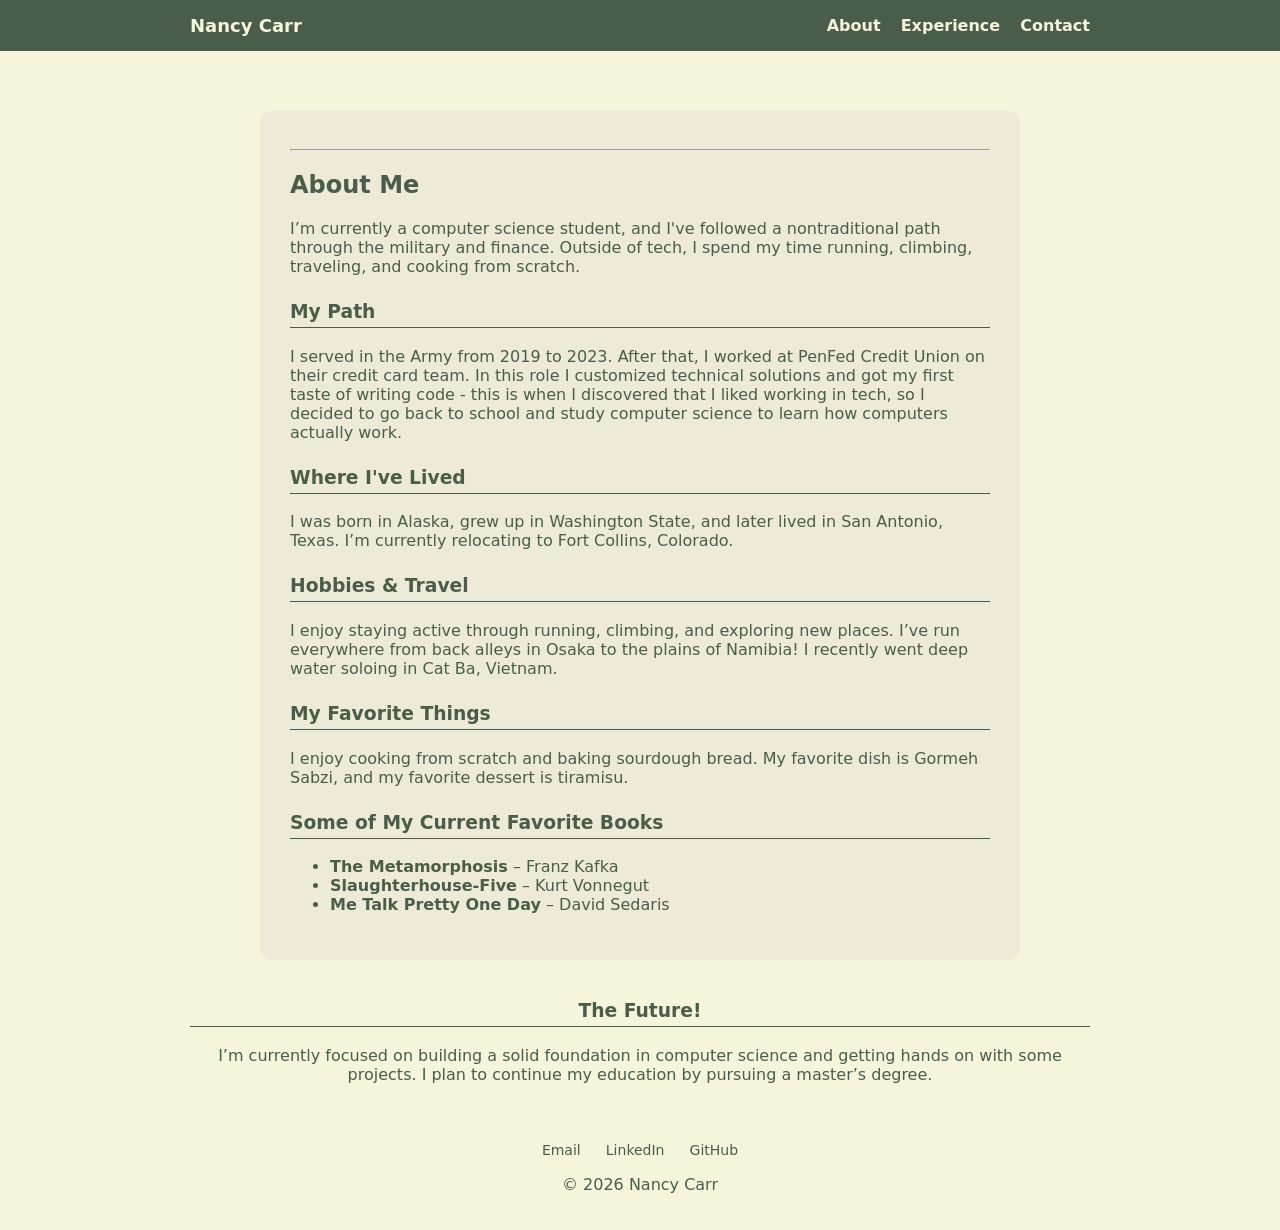
==== about.html @ 8e0e27ff "Update about.html" ====
<!--<!DOCTYPE html>
<html>
<head>    
    <link rel="icon" href="data:image/svg+xml,
    <svg xmlns='http://www.w3.org/2000/svg' viewBox='0 0 100 100'>
    <circle cx='50' cy='50' r='50' fill='%23F5F5DC'/>
    <text x='50' y='65' font-size='60' text-anchor='middle' font-family='Arial, sans-serif' fill='%234A5D4A'>N</text>
    </svg>">
    <title>About</title>

<style>
    body {
        background-color: #F5F5DC; 
        color: #4A5D4A; 
        font-family: system-ui, sans-serif;
        text-align: center;
        margin: 0;
    }

    nav {
        background-color: #4A5D4A;
        padding: 15px;
    }

    nav a {
        color: #F5F5DC;
        margin: 0 15px;
        text-decoration: none;
        font-weight: bold;
    }

    nav a:hover {
        text-decoration: underline;
    }


    .about-section {
        max-width: 700px;
        margin: 40px auto;
        padding: 30px;
        background-color: #EDEBD7;
        border-radius: 12px;
        text-align: left;
    }

    .section-title {
        margin-top: 25px;
        border-bottom: 1px solid #4A5D4A;
        padding-bottom: 5px;
    }

    .books img {
        width: 80px;
        margin: 5px;
        border-radius: 4px;
    }

    .buttons a {
        display: inline-block;
        margin: 10px;
        padding: 10px 18px;
        background-color: #FAF9F6; 
        color: #4A5D4A;
        text-decoration: none;
        border: 1px solid #4A5D4A;
        border-radius: 8px; 
    }

    .buttons a:hover {
        background-color: #EDEBD7; 
    }

    footer {
        margin-top: 30px;
        padding: 20px;
    }
</style>
</head>

<body>

    <nav>
        <a href="index.html">Home</a> |
        <a href="about.html">About</a> |
        <a href="experience.html">Experience</a> |

        <a href="contact.html">Contact</a>
    </nav>

    <hr>


    <div class="about-section">

        <h2>About Me</h2>

        <p>
            I’m currently a computer science student, and I've followed a nontraditional path through the military and finance. Outside of tech, I spend my time running, climbing, traveling, and cooking from scratch.
        </p>

        <h3 class="section-title">My Path</h3>
        <p>
            
            I served in the Army from 2019 to 2023. After that, I worked at PenFed Credit Union on their credit card team. 
            In this role I customized technical solutions and got my first taste of writing code - this is when I discovered that I liked working in tech, so I decided to go back to school and study computer science to learn how computers actually work.
        </p>

        <h3 class="section-title">Where I've Lived</h3>
        <p>
            I was born in Alaska, grew up in Washington State, and later lived in San Antonio, Texas.
            I’m currently relocating to Fort Collins, Colorado.
        </p>

        <h3 class="section-title">Hobbies & Travel</h3>
        <p>
            I enjoy staying active through running, climbing, and exploring new places. I’ve run everywhere
            from back alleys in Osaka to the plains of Namibia! 
        </p>
        <p>
            I recently went deep water soloing in Cat Ba, Vietnam, and I was able to see Mount Merapi actively erupting as I hiked Mount Merbabu in Indonesia.
        </p>

        <h3 class="section-title">My Favorite Things</h3>
        <p>
            I enjoy cooking from scratch and baking sourdough bread. My favorite dish is gormeh sabzi,
            and my favorite dessert is tiramisu.
        </p>

        
        <h3 class="section-title">Some of My Current Favorite Books</h3>
        
        <ul>
            <li><strong>The Metamorphosis</strong> – Franz Kafka</li>
            <li><strong>Slaughterhouse-Five</strong> – Kurt Vonnegut</li>
            <li><strong>Me Talk Pretty One Day</strong> – David Sedaris</li>
        </ul>
        </div>

        <h3 class="section-title">The Future!</h3>
        <p>
            I’m currently focused on building a solid foundation in computer science and getting hands on with some projects.
            
            I plan to continue my education by
            pursuing a master’s degree.
        </p>

    </div>

    <hr>

    <footer>
        <h3>Contact Me</h3>
        <div class="buttons">
            <a href="mailto:nancy.l.carr2@gmail.com">Email</a>
            <a href="https://www.linkedin.com/in/nancy-l-carr/">LinkedIn</a>
            <a href="https://github.com/ncarr6">GitHub</a>
        </div>
    </footer>

</body>
</html>
-->

<!DOCTYPE html>
<html>

<head>
    <link rel="icon" href="data:image/svg+xml,
    <svg xmlns='http://www.w3.org/2000/svg' viewBox='0 0 100 100'>
    <circle cx='50' cy='50' r='50' fill='%23F5F5DC'/>
    <text x='50' y='65' font-size='60' text-anchor='middle' font-family='Arial, sans-serif' fill='%234A5D4A'>N</text>
    </svg>">
    <link rel="stylesheet" href="styles.css">
    <title>About</title>
</head>

<body>

    <nav>
        <div class="nav-container">
            <a href="index.html" class="nav-name">Nancy Carr</a>

            <div class="nav-links">
                <a href="about.html">About</a>
                <a href="experience.html">Experience</a>
                <a href="contact.html">Contact</a>
            </div>
        </div>
    </nav>


    <main>
    <div class="about-section">
    <hr>
        <h2>About Me</h2>

        <p>
            I’m currently a computer science student, and I've followed a nontraditional path through the military and finance. Outside of tech, I spend my time running, climbing, traveling, and cooking from scratch.
        </p>

        <h3 class="section-title">My Path</h3>
        <p>
            
            I served in the Army from 2019 to 2023. After that, I worked at PenFed Credit Union on their credit card team. 
            In this role I customized technical solutions and got my first taste of writing code - this is when I discovered that I liked working in tech, so I decided to go back to school and study computer science to learn how computers actually work.
        </p>

        <h3 class="section-title">Where I've Lived</h3>
        <p>
            I was born in Alaska, grew up in Washington State, and later lived in San Antonio, Texas.
            I’m currently relocating to Fort Collins, Colorado.
        </p>

        <h3 class="section-title">Hobbies & Travel</h3>
        <p>
            I enjoy staying active through running, climbing, and exploring new places. I’ve run everywhere
            from back alleys in Osaka to the plains of Namibia! I recently went deep water soloing in Cat Ba, Vietnam.
        </p>

        <h3 class="section-title">My Favorite Things</h3>
        <p>
            I enjoy cooking from scratch and baking sourdough bread. My favorite dish is Gormeh Sabzi,
            and my favorite dessert is tiramisu.
        </p>

        
        <h3 class="section-title">Some of My Current Favorite Books</h3>
        
        <ul>
            <li><strong>The Metamorphosis</strong> – Franz Kafka</li>
            <li><strong>Slaughterhouse-Five</strong> – Kurt Vonnegut</li>
            <li><strong>Me Talk Pretty One Day</strong> – David Sedaris</li>
        </ul>
        </div>

        <h3 class="section-title">The Future!</h3>
        <p>
            I’m currently focused on building a solid foundation in computer science and getting hands on with some projects.
            
            I plan to continue my education by
            pursuing a master’s degree.
        </p>

    </div>
    </main>


    <footer>
        <div class="footer-links">
            <a href="mailto:nancy.l.carr2@gmail.com">Email</a>
            <a href="https://www.linkedin.com/in/nancy-l-carr/">LinkedIn</a>
            <a href="https://github.com/ncarr6">GitHub</a>
        </div>
        <p>&copy; 2026 Nancy Carr</p>
    </footer>

</body>
</html>
---- styles.css ----
html, body {
    height: 100%;
    margin: 0;
}

body {
    background-color: #F5F5DC; 
    color: #4A5D4A; 
    font-family: system-ui, sans-serif;
    display: flex;
    flex-direction: column;
    text-align: center;
}

/* NAV */

nav {
    background-color: #4A5D4A;
    padding: 15px 0;
}

.nav-container {
    max-width: 900px;
    margin: 0 auto;
    padding: 0 20px;

    display: flex;           
    justify-content: space-between;  
    align-items: center;
}

.nav-name {
    color: #F5F5DC;
    text-decoration: none;
    font-weight: bold;
    font-size: 18px;
}

.nav-links a {
    color: #F5F5DC;
    margin-left: 15px;
    text-decoration: none;
    font-weight: bold;
}
.nav-links a.active {
    text-decoration: underline;
}

.nav-links a:hover {
    text-decoration: underline;
}

/* MAIN */

main {
    flex: 1;
    max-width: 900px;   
    margin: 0 auto;   
    padding: 20px;      
}

/* IMAGE */
img {
    border-radius: 50%;
    width: 200px;
    height: 200px;
    object-fit: cover;
}

/* FOOTER */
footer {
    padding: 20px;
}

.footer-links a {
    color: #4A5D4A;
    text-decoration: none;
    margin: 0 10px;
    font-size: 14px;
}

.footer-links a:hover {
    text-decoration: underline;
}

.about-section {
        max-width: 700px;
        margin: 40px auto;
        padding: 30px;
        background-color: #EDEBD7;
        border-radius: 12px;
        text-align: left;
    }

.section-title {
        margin-top: 25px;
        border-bottom: 1px solid #4A5D4A;
        padding-bottom: 5px;
    }
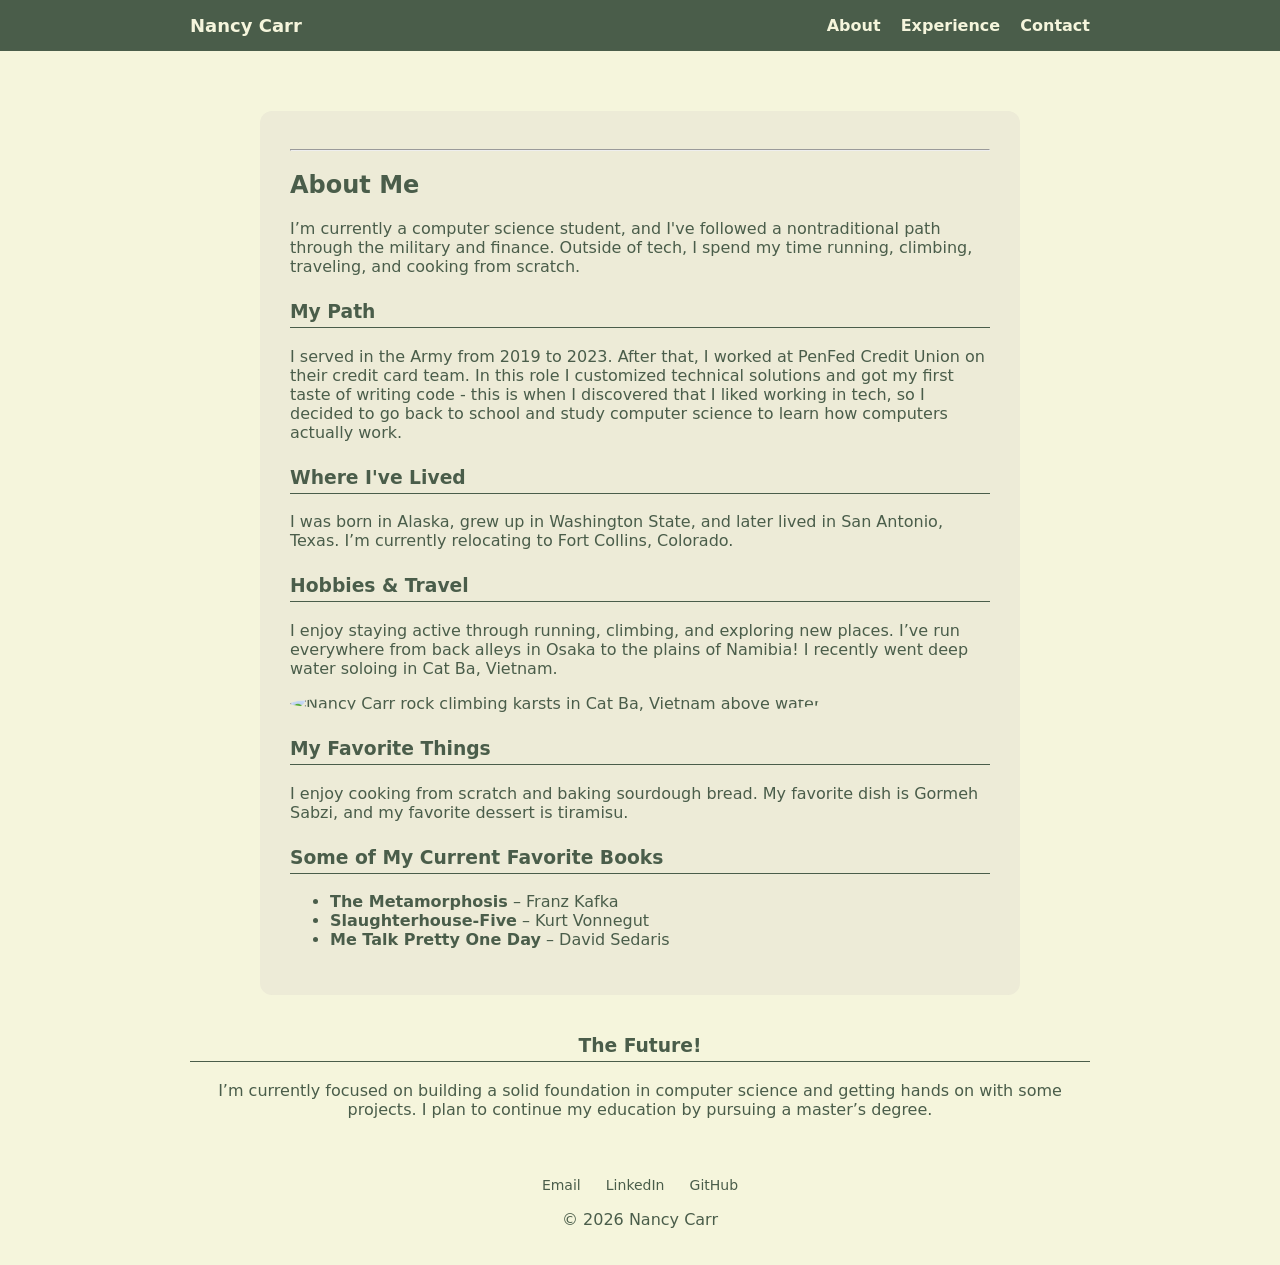
==== commit acfe185d: "Update about.html" ====
--- a/about.html
+++ b/about.html
@@ -119,6 +119,7 @@
         <p>
             I recently went deep water soloing in Cat Ba, Vietnam, and I was able to see Mount Merapi actively erupting as I hiked Mount Merbabu in Indonesia.
         </p>
+         <img src="/IMG_3828.jpg" alt="Nancy Carr rock climbing karsts in Cat Ba, Vietnam above water.">
 
         <h3 class="section-title">My Favorite Things</h3>
         <p>
@@ -216,6 +217,7 @@
             I enjoy staying active through running, climbing, and exploring new places. I’ve run everywhere
             from back alleys in Osaka to the plains of Namibia! I recently went deep water soloing in Cat Ba, Vietnam.
         </p>
+          <img src="/IMG_3828.jpg" alt="Nancy Carr rock climbing karsts in Cat Ba, Vietnam above water.">
 
         <h3 class="section-title">My Favorite Things</h3>
         <p>
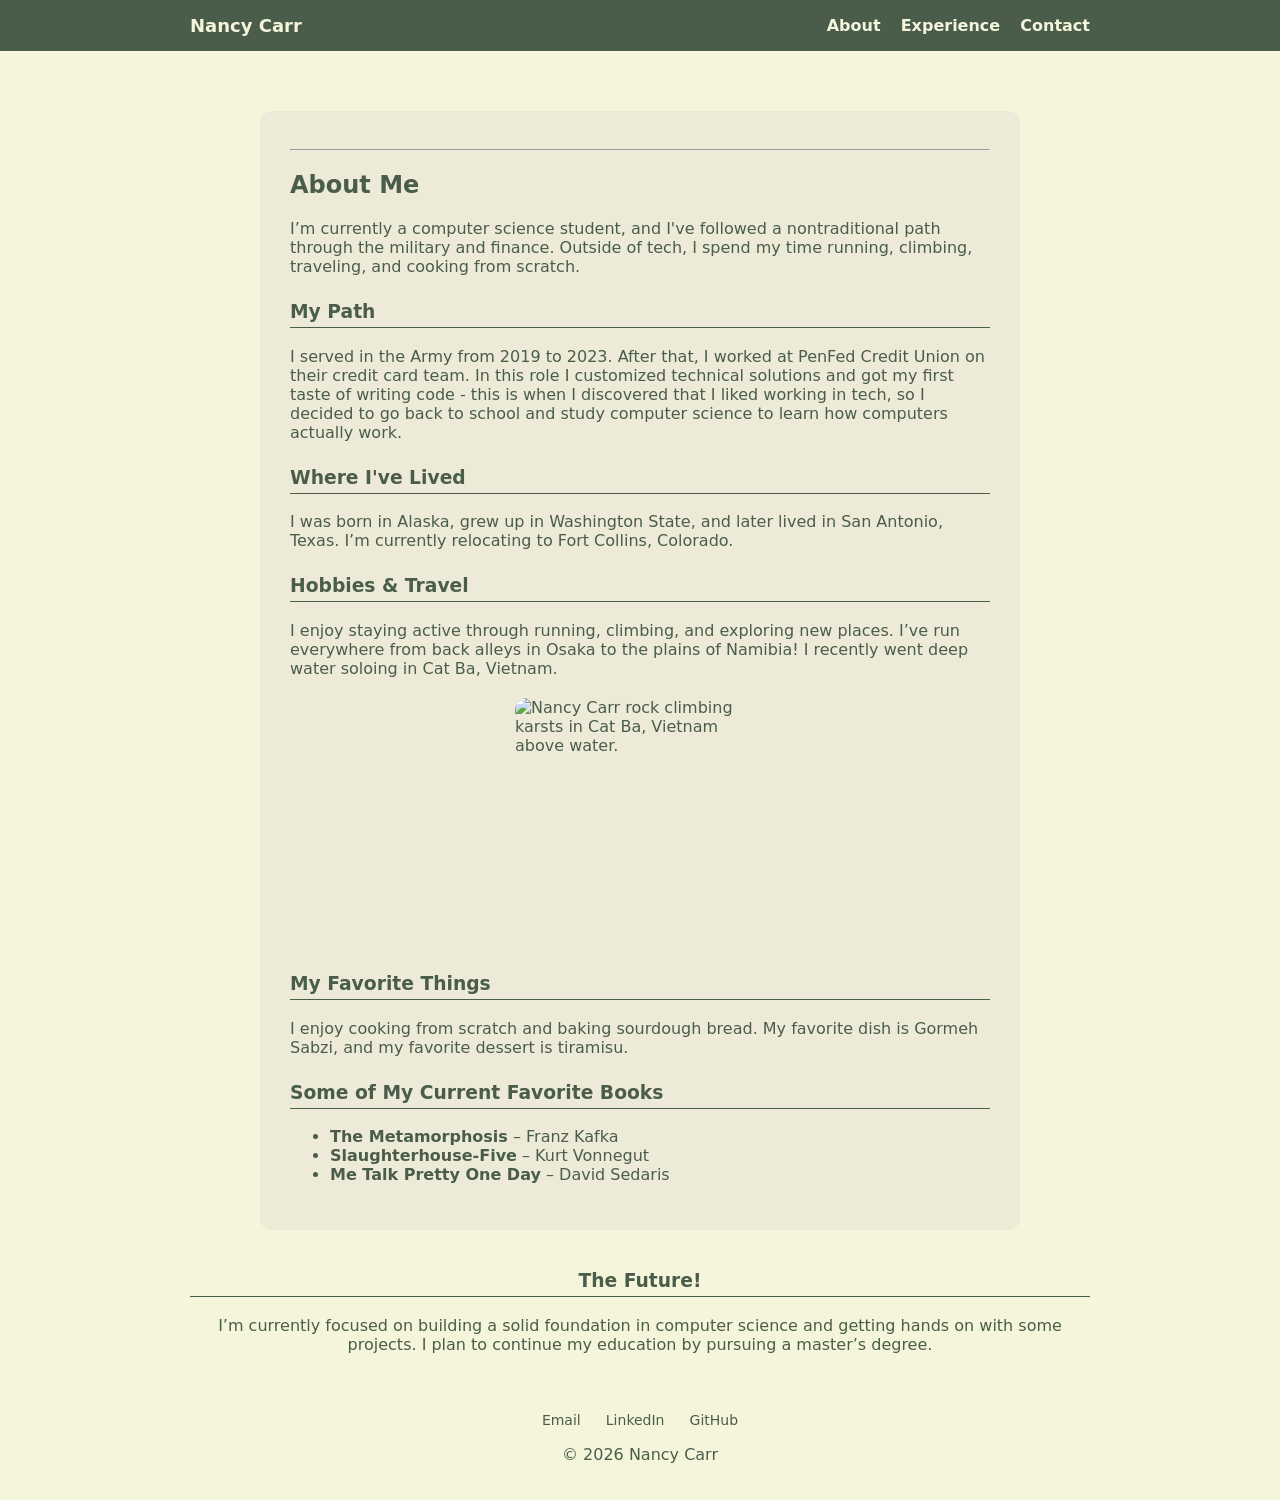
==== commit b3cfe6ac: "Update about.html" ====
--- a/about.html
+++ b/about.html
@@ -217,7 +217,7 @@
             I enjoy staying active through running, climbing, and exploring new places. I’ve run everywhere
             from back alleys in Osaka to the plains of Namibia! I recently went deep water soloing in Cat Ba, Vietnam.
         </p>
-          <img src="/IMG_3828.jpg" alt="Nancy Carr rock climbing karsts in Cat Ba, Vietnam above water.">
+          <img src="/IMG_3828.jpg" class="climbing-picture" alt="Nancy Carr rock climbing karsts in Cat Ba, Vietnam above water.">
 
         <h3 class="section-title">My Favorite Things</h3>
         <p>
--- a/styles.css
+++ b/styles.css
@@ -97,3 +97,12 @@
         border-bottom: 1px solid #4A5D4A;
         padding-bottom: 5px;
     }
+
+.climbing-picture {
+    width: 250px;              
+    height: 250px;
+    object-fit: cover;         
+    border-radius: 12px;       
+    display: block;
+    margin: 20px auto;         
+}
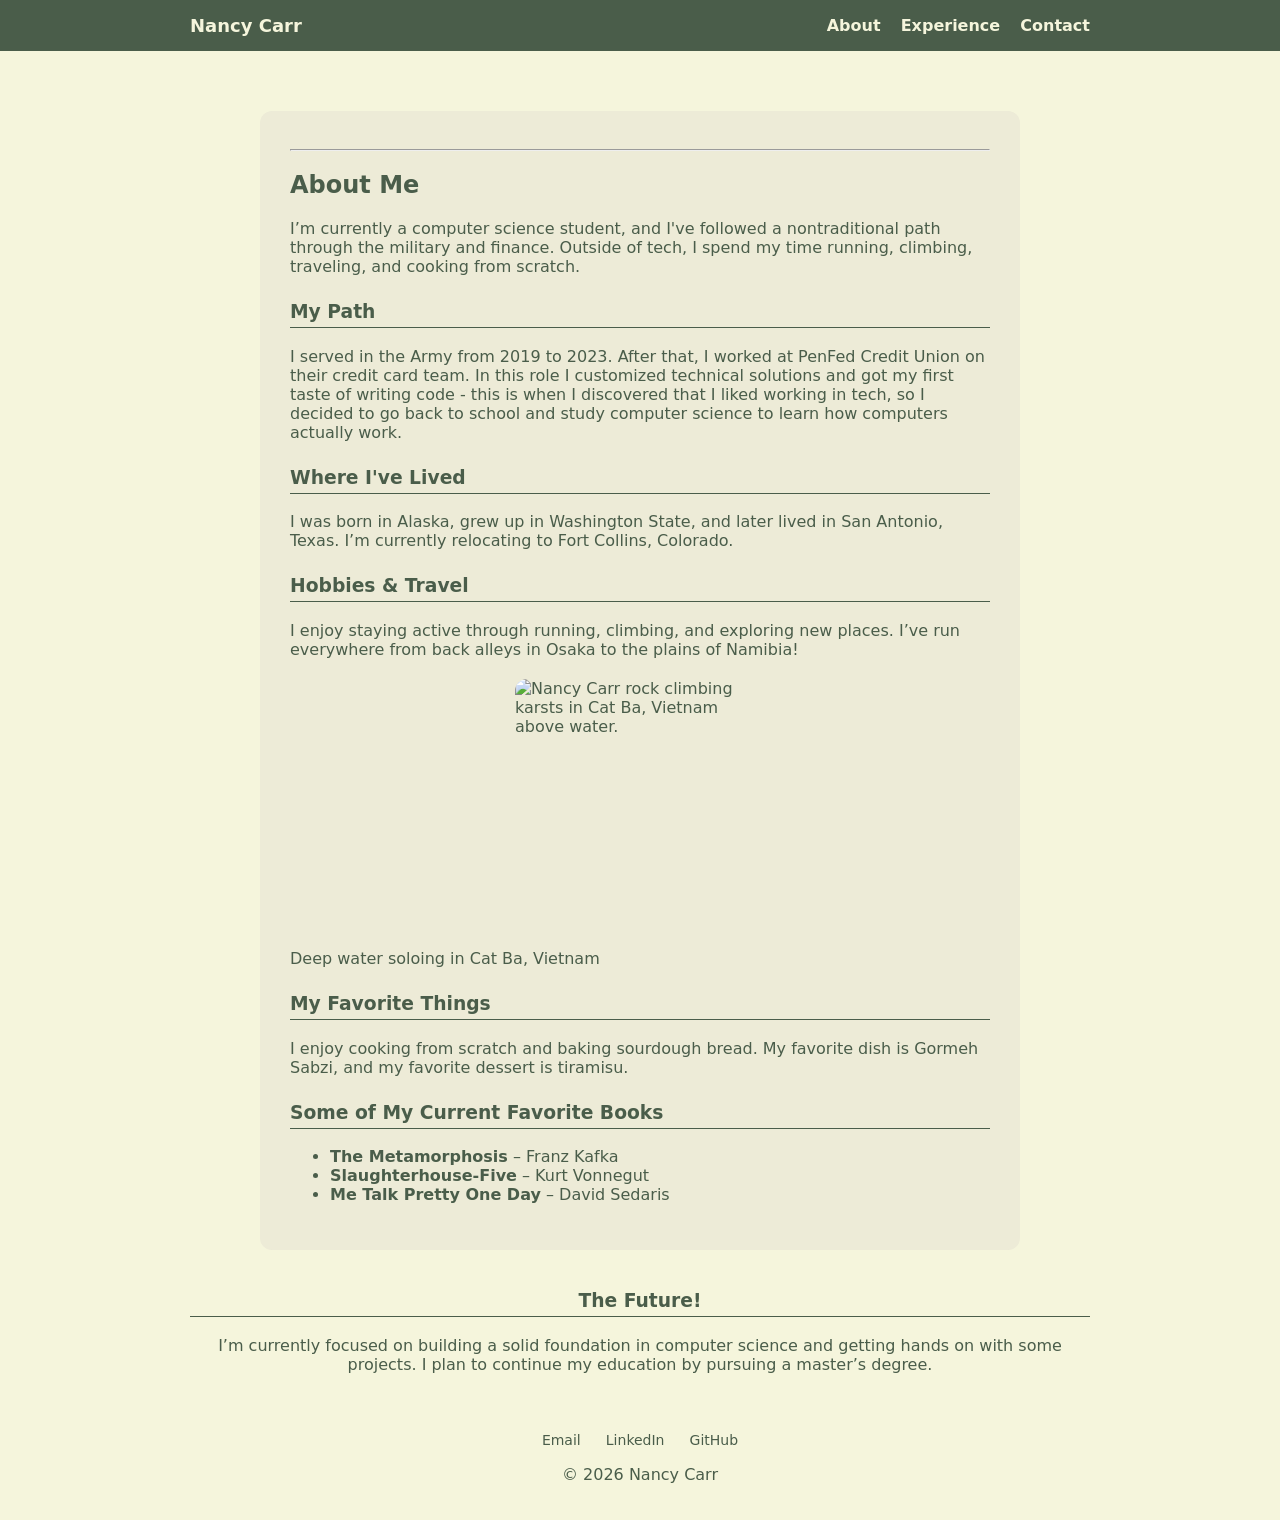
==== commit 901d1d53: "Update about.html" ====
--- a/about.html
+++ b/about.html
@@ -1,167 +1,3 @@
-<!--<!DOCTYPE html>
-<html>
-<head>    
-    <link rel="icon" href="data:image/svg+xml,
-    <svg xmlns='http://www.w3.org/2000/svg' viewBox='0 0 100 100'>
-    <circle cx='50' cy='50' r='50' fill='%23F5F5DC'/>
-    <text x='50' y='65' font-size='60' text-anchor='middle' font-family='Arial, sans-serif' fill='%234A5D4A'>N</text>
-    </svg>">
-    <title>About</title>
-
-<style>
-    body {
-        background-color: #F5F5DC; 
-        color: #4A5D4A; 
-        font-family: system-ui, sans-serif;
-        text-align: center;
-        margin: 0;
-    }
-
-    nav {
-        background-color: #4A5D4A;
-        padding: 15px;
-    }
-
-    nav a {
-        color: #F5F5DC;
-        margin: 0 15px;
-        text-decoration: none;
-        font-weight: bold;
-    }
-
-    nav a:hover {
-        text-decoration: underline;
-    }
-
-
-    .about-section {
-        max-width: 700px;
-        margin: 40px auto;
-        padding: 30px;
-        background-color: #EDEBD7;
-        border-radius: 12px;
-        text-align: left;
-    }
-
-    .section-title {
-        margin-top: 25px;
-        border-bottom: 1px solid #4A5D4A;
-        padding-bottom: 5px;
-    }
-
-    .books img {
-        width: 80px;
-        margin: 5px;
-        border-radius: 4px;
-    }
-
-    .buttons a {
-        display: inline-block;
-        margin: 10px;
-        padding: 10px 18px;
-        background-color: #FAF9F6; 
-        color: #4A5D4A;
-        text-decoration: none;
-        border: 1px solid #4A5D4A;
-        border-radius: 8px; 
-    }
-
-    .buttons a:hover {
-        background-color: #EDEBD7; 
-    }
-
-    footer {
-        margin-top: 30px;
-        padding: 20px;
-    }
-</style>
-</head>
-
-<body>
-
-    <nav>
-        <a href="index.html">Home</a> |
-        <a href="about.html">About</a> |
-        <a href="experience.html">Experience</a> |
-
-        <a href="contact.html">Contact</a>
-    </nav>
-
-    <hr>
-
-
-    <div class="about-section">
-
-        <h2>About Me</h2>
-
-        <p>
-            I’m currently a computer science student, and I've followed a nontraditional path through the military and finance. Outside of tech, I spend my time running, climbing, traveling, and cooking from scratch.
-        </p>
-
-        <h3 class="section-title">My Path</h3>
-        <p>
-            
-            I served in the Army from 2019 to 2023. After that, I worked at PenFed Credit Union on their credit card team. 
-            In this role I customized technical solutions and got my first taste of writing code - this is when I discovered that I liked working in tech, so I decided to go back to school and study computer science to learn how computers actually work.
-        </p>
-
-        <h3 class="section-title">Where I've Lived</h3>
-        <p>
-            I was born in Alaska, grew up in Washington State, and later lived in San Antonio, Texas.
-            I’m currently relocating to Fort Collins, Colorado.
-        </p>
-
-        <h3 class="section-title">Hobbies & Travel</h3>
-        <p>
-            I enjoy staying active through running, climbing, and exploring new places. I’ve run everywhere
-            from back alleys in Osaka to the plains of Namibia! 
-        </p>
-        <p>
-            I recently went deep water soloing in Cat Ba, Vietnam, and I was able to see Mount Merapi actively erupting as I hiked Mount Merbabu in Indonesia.
-        </p>
-         <img src="/IMG_3828.jpg" alt="Nancy Carr rock climbing karsts in Cat Ba, Vietnam above water.">
-
-        <h3 class="section-title">My Favorite Things</h3>
-        <p>
-            I enjoy cooking from scratch and baking sourdough bread. My favorite dish is gormeh sabzi,
-            and my favorite dessert is tiramisu.
-        </p>
-
-        
-        <h3 class="section-title">Some of My Current Favorite Books</h3>
-        
-        <ul>
-            <li><strong>The Metamorphosis</strong> – Franz Kafka</li>
-            <li><strong>Slaughterhouse-Five</strong> – Kurt Vonnegut</li>
-            <li><strong>Me Talk Pretty One Day</strong> – David Sedaris</li>
-        </ul>
-        </div>
-
-        <h3 class="section-title">The Future!</h3>
-        <p>
-            I’m currently focused on building a solid foundation in computer science and getting hands on with some projects.
-            
-            I plan to continue my education by
-            pursuing a master’s degree.
-        </p>
-
-    </div>
-
-    <hr>
-
-    <footer>
-        <h3>Contact Me</h3>
-        <div class="buttons">
-            <a href="mailto:nancy.l.carr2@gmail.com">Email</a>
-            <a href="https://www.linkedin.com/in/nancy-l-carr/">LinkedIn</a>
-            <a href="https://github.com/ncarr6">GitHub</a>
-        </div>
-    </footer>
-
-</body>
-</html>
--->
-
 <!DOCTYPE html>
 <html>
 
@@ -215,10 +51,14 @@
         <h3 class="section-title">Hobbies & Travel</h3>
         <p>
             I enjoy staying active through running, climbing, and exploring new places. I’ve run everywhere
-            from back alleys in Osaka to the plains of Namibia! I recently went deep water soloing in Cat Ba, Vietnam.
+            from back alleys in Osaka to the plains of Namibia! 
         </p>
-          <img src="/IMG_3828.jpg" class="climbing-picture" alt="Nancy Carr rock climbing karsts in Cat Ba, Vietnam above water.">
-
+          
+        <div class="climbing-container">
+            <img src="/IMG_3828.jpg" class="climbing-picture" alt="Nancy Carr rock climbing karsts in Cat Ba, Vietnam above water.">
+            <p class="caption">Deep water soloing in Cat Ba, Vietnam</p>
+        </div>
+        
         <h3 class="section-title">My Favorite Things</h3>
         <p>
             I enjoy cooking from scratch and baking sourdough bread. My favorite dish is Gormeh Sabzi,
--- a/styles.css
+++ b/styles.css
@@ -106,3 +106,29 @@
     display: block;
     margin: 20px auto;         
 }
+
+    .resume-section {
+    max-width: 700px;
+    margin: 40px auto;
+    padding: 30px;
+    background-color: #EDEBD7; 
+    border-radius: 12px;
+    text-align: left;
+    }
+    
+    .resume-section h2 {
+        margin-top: 0;
+    }
+    
+    .entry {
+        margin-bottom: 25px;
+    }
+    
+    .entry h3 {
+        margin: 0;
+    }
+    
+    .entry p {
+        margin: 5px 0;
+        font-size: 14px;
+    }
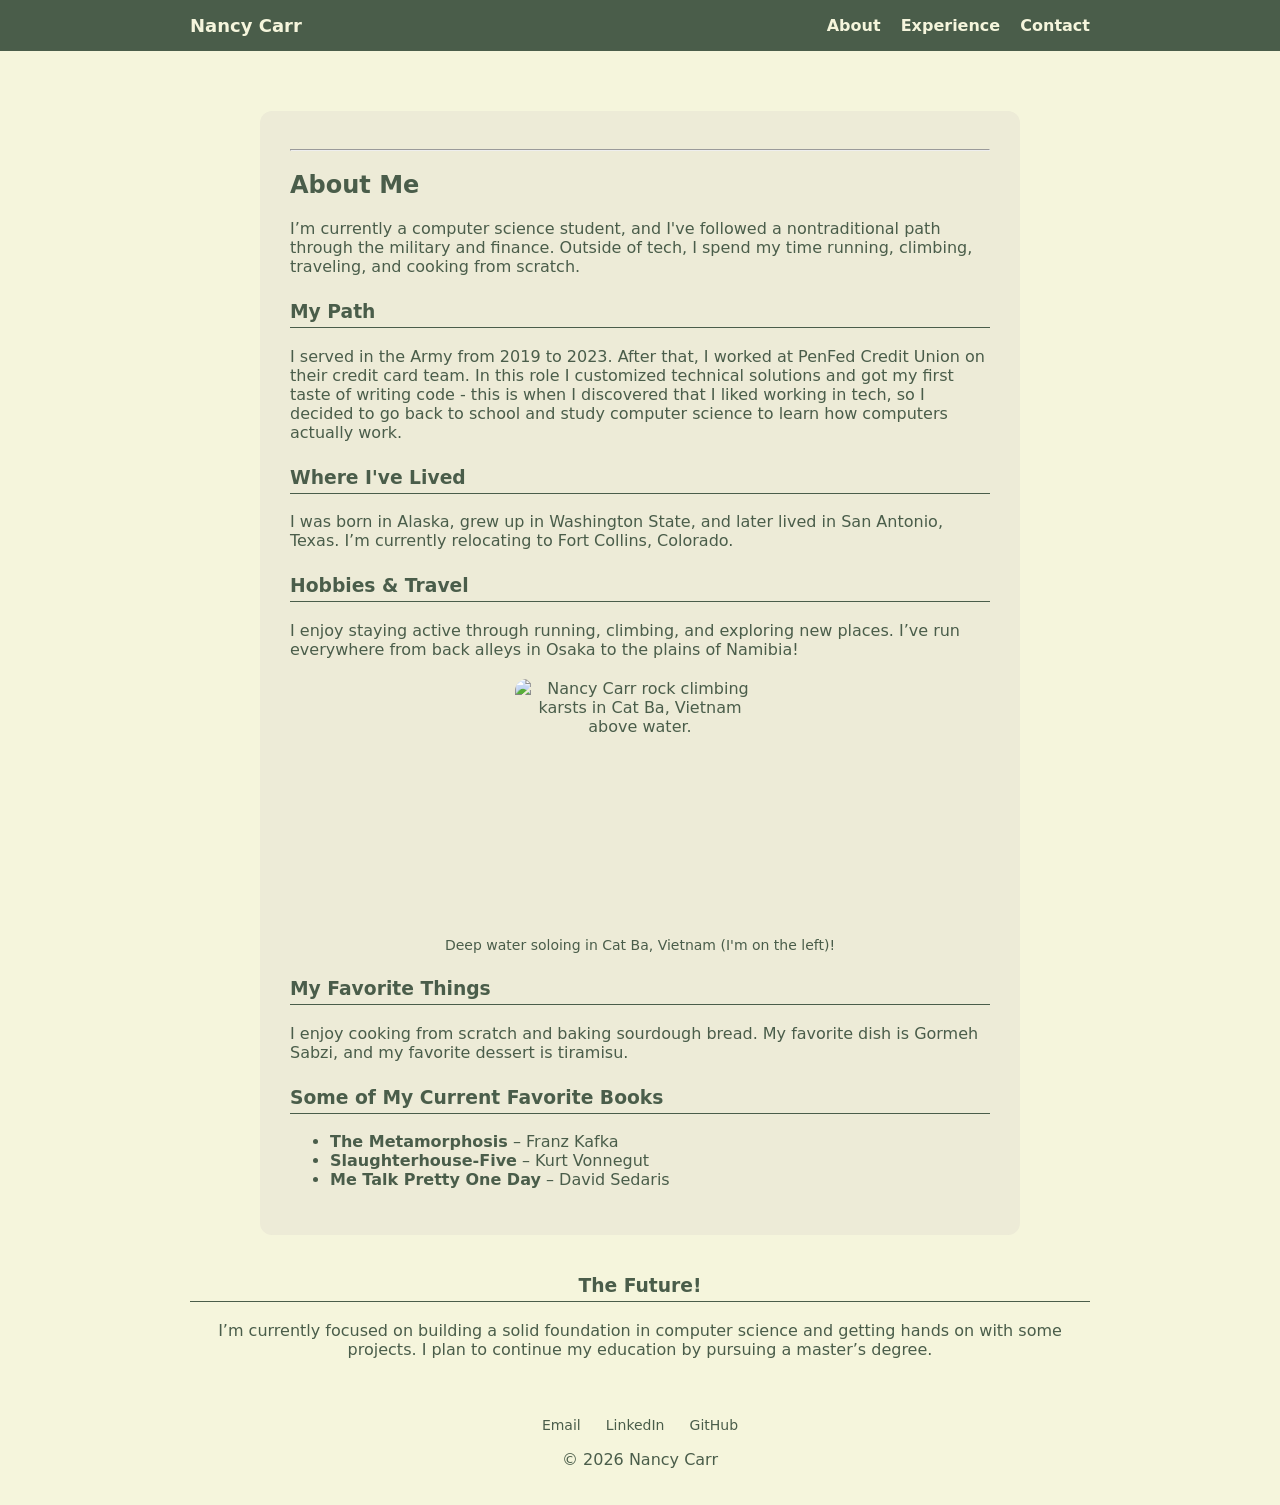
==== commit df55267b: "Update about.html" ====
--- a/about.html
+++ b/about.html
@@ -56,7 +56,7 @@
           
         <div class="climbing-container">
             <img src="/IMG_3828.jpg" class="climbing-picture" alt="Nancy Carr rock climbing karsts in Cat Ba, Vietnam above water.">
-            <p class="caption">Deep water soloing in Cat Ba, Vietnam</p>
+            <p class="caption">Deep water soloing in Cat Ba, Vietnam (I'm on the left)!</p>
         </div>
         
         <h3 class="section-title">My Favorite Things</h3>
--- a/styles.css
+++ b/styles.css
@@ -98,13 +98,23 @@
         padding-bottom: 5px;
     }
 
+.climbing-container {
+    text-align: center;
+    margin: 20px 0;
+}
+
 .climbing-picture {
-    width: 250px;              
+    width: 250px;
     height: 250px;
-    object-fit: cover;         
-    border-radius: 12px;       
+    object-fit: cover;
+    border-radius: 12px;
     display: block;
-    margin: 20px auto;         
+    margin: 0 auto;
+}
+
+.caption {
+    margin-top: 8px;
+    font-size: 14px;
 }
 
     .resume-section {
@@ -132,3 +142,31 @@
         margin: 5px 0;
         font-size: 14px;
     }
+
+
+/* Contact buttons */
+.buttons {
+    display: flex;
+    justify-content: center;
+    flex-wrap: wrap;
+}
+
+.buttons a {
+    display: inline-block;
+    margin: 10px;
+    padding: 10px 18px;
+    background-color: #FAF9F6; 
+    color: #4A5D4A;
+    text-decoration: none;
+    border-radius: 20px;        
+    border: 1px solid #4A5D4A;
+    font-size: 14px;
+    transition: all 0.2s ease;
+}
+
+
+.buttons a:hover {
+    background-color: #4A5D4A;
+    color: #F5F5DC;
+    transform: translateY(-2px);  
+}
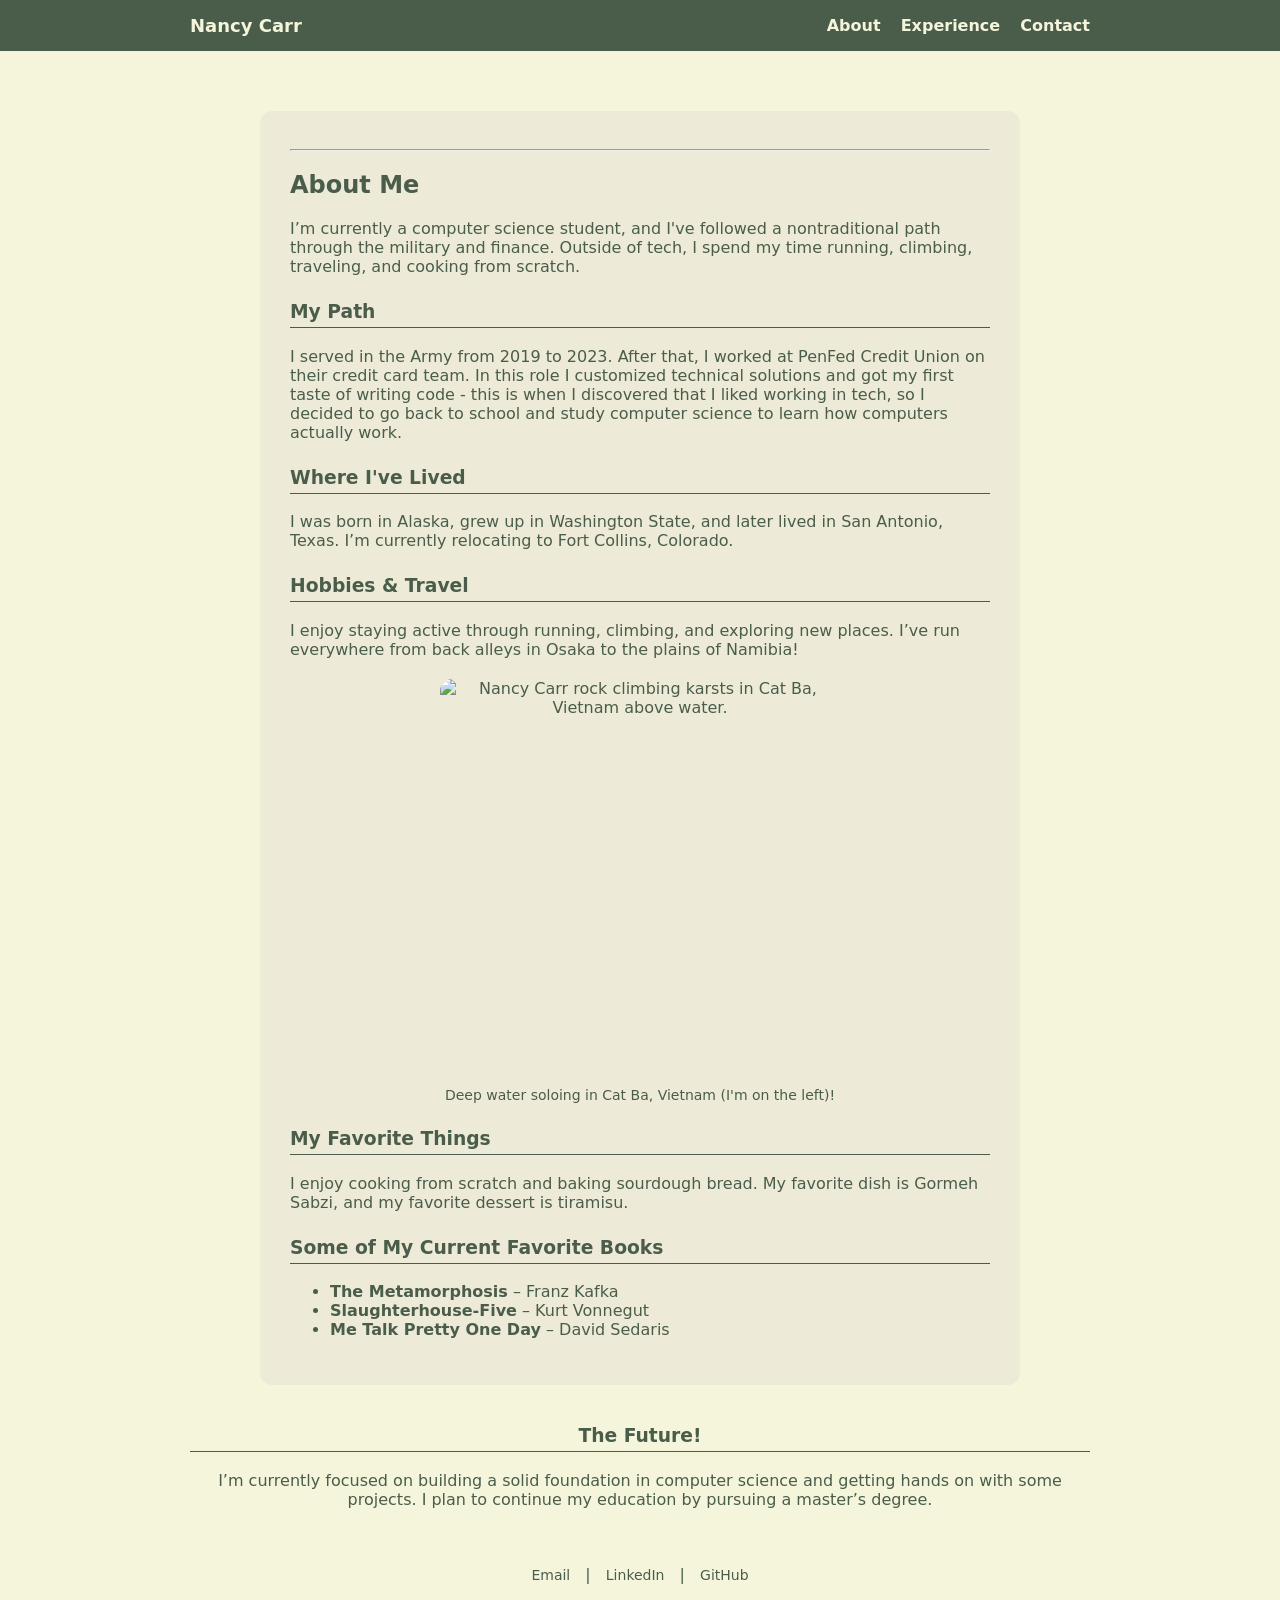
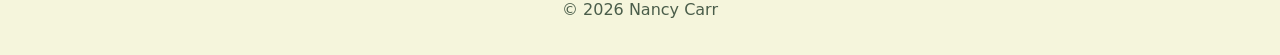
==== commit bf67386f: "Update about.html" ====
--- a/about.html
+++ b/about.html
@@ -89,8 +89,8 @@
 
     <footer>
         <div class="footer-links">
-            <a href="mailto:nancy.l.carr2@gmail.com">Email</a>
-            <a href="https://www.linkedin.com/in/nancy-l-carr/">LinkedIn</a>
+            <a href="mailto:nancy.l.carr2@gmail.com">Email</a> |
+            <a href="https://www.linkedin.com/in/nancy-l-carr/">LinkedIn</a> |
             <a href="https://github.com/ncarr6">GitHub</a>
         </div>
         <p>&copy; 2026 Nancy Carr</p>
--- a/styles.css
+++ b/styles.css
@@ -12,7 +12,7 @@
     text-align: center;
 }
 
-/* NAV */
+
 
 nav {
     background-color: #4A5D4A;
@@ -50,7 +50,7 @@
     text-decoration: underline;
 }
 
-/* MAIN */
+
 
 main {
     flex: 1;
@@ -59,15 +59,15 @@
     padding: 20px;      
 }
 
-/* IMAGE */
+
 img {
     border-radius: 50%;
-    width: 200px;
-    height: 200px;
+    width: 300px;
+    height: 300px;
     object-fit: cover;
 }
 
-/* FOOTER */
+
 footer {
     padding: 20px;
 }
@@ -104,8 +104,8 @@
 }
 
 .climbing-picture {
-    width: 250px;
-    height: 250px;
+    width: 400px;
+    height: 400px;
     object-fit: cover;
     border-radius: 12px;
     display: block;
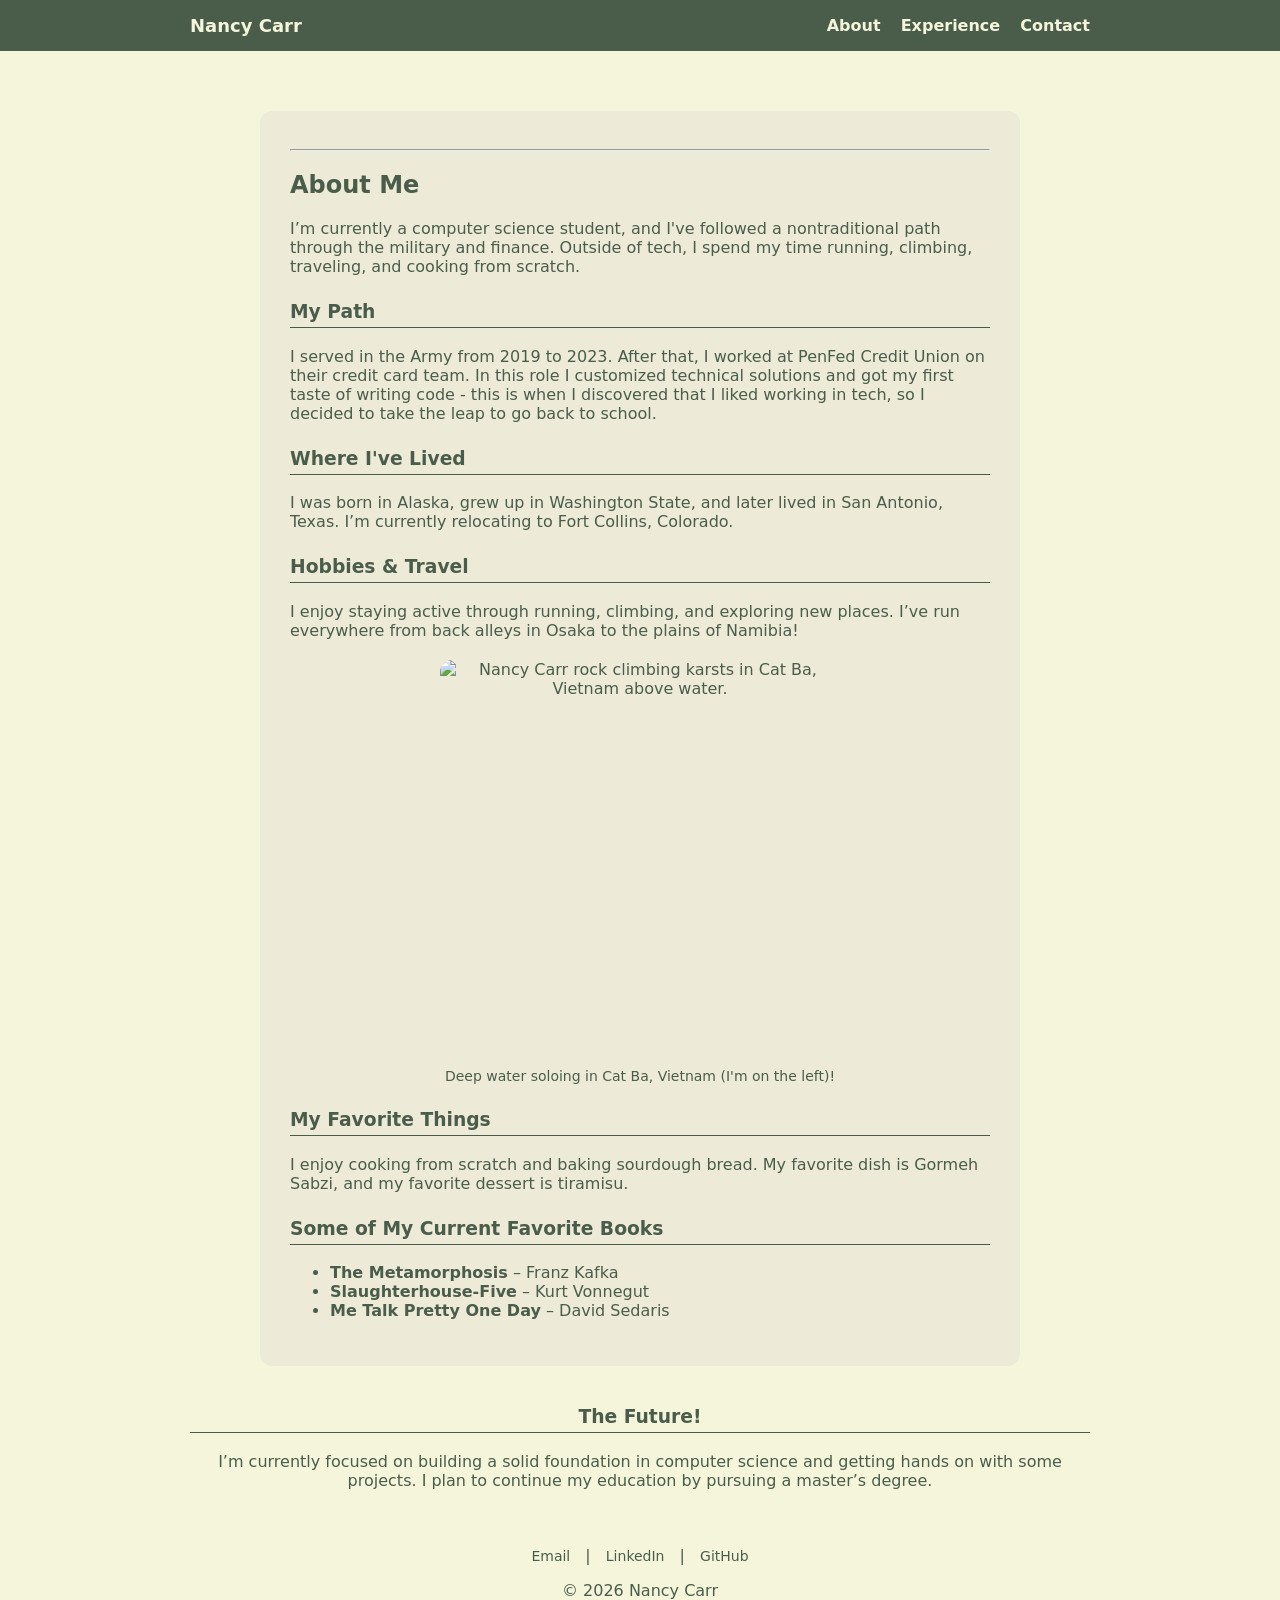
==== commit b1e30269: "Update about.html" ====
--- a/about.html
+++ b/about.html
@@ -39,7 +39,7 @@
         <p>
             
             I served in the Army from 2019 to 2023. After that, I worked at PenFed Credit Union on their credit card team. 
-            In this role I customized technical solutions and got my first taste of writing code - this is when I discovered that I liked working in tech, so I decided to go back to school and study computer science to learn how computers actually work.
+            In this role I customized technical solutions and got my first taste of writing code - this is when I discovered that I liked working in tech, so I decided to take the leap to go back to school.
         </p>
 
         <h3 class="section-title">Where I've Lived</h3>
--- a/styles.css
+++ b/styles.css
@@ -152,15 +152,16 @@
 }
 
 .buttons a {
+
     display: inline-block;
-    margin: 10px;
-    padding: 10px 18px;
+    margin: 12px;
+    padding: 14px 24px;
     background-color: #FAF9F6; 
     color: #4A5D4A;
     text-decoration: none;
-    border-radius: 20px;        
+    border-radius: 24px;        
     border: 1px solid #4A5D4A;
-    font-size: 14px;
+    font-size: 16px;
     transition: all 0.2s ease;
 }
 
@@ -170,3 +171,7 @@
     color: #F5F5DC;
     transform: translateY(-2px);  
 }
+
+.message-icon {
+    margin-bottom: 15px;
+}
